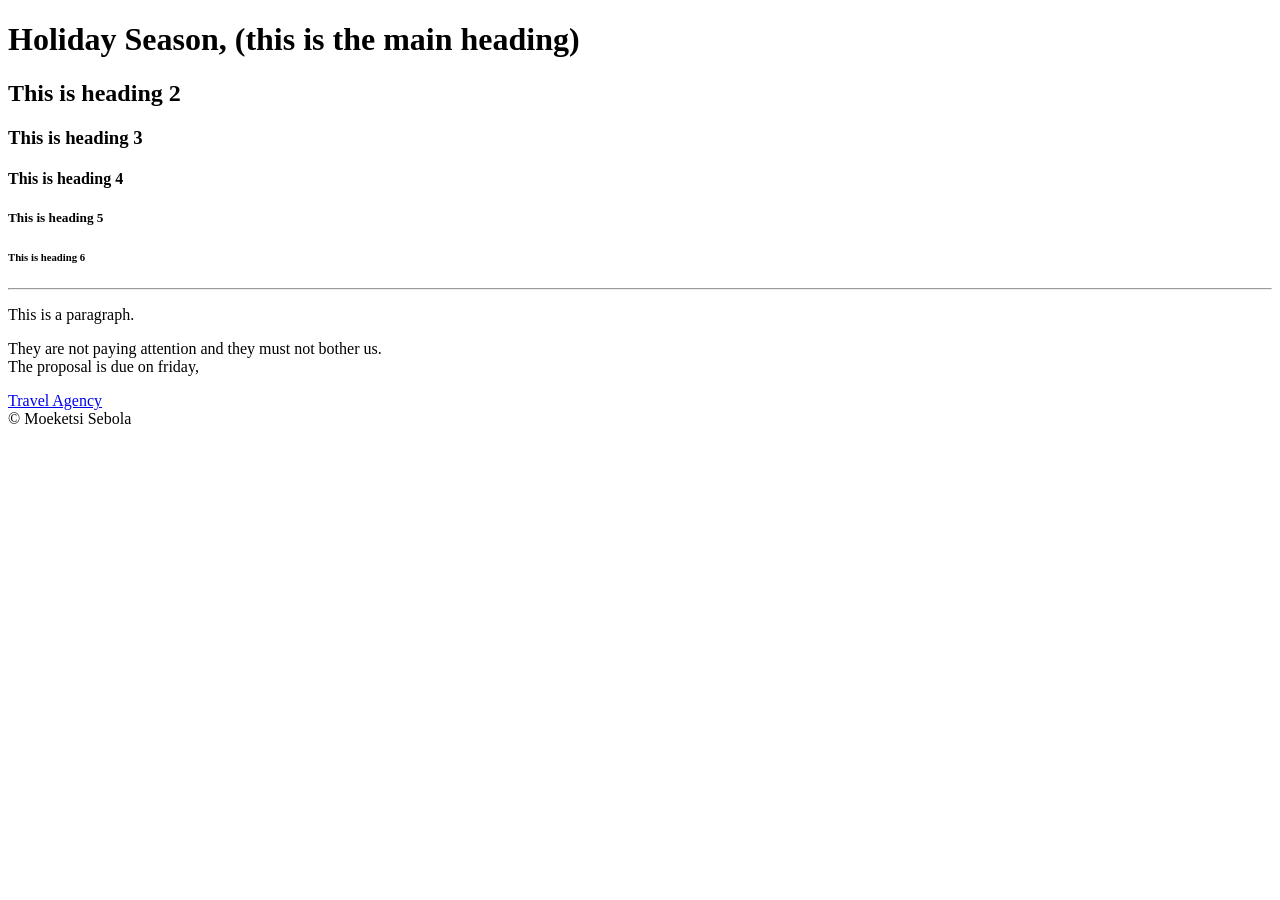
==== index.html @ 4e112410 "Initial Sweet Crumbs Bakery project" ====
<!DOCTYPE html>
<html lang="eng">
<head>
    <meta charset="UTF-8">
    <meta name="viewport" content="width=device-width, initial-scale=1.0">
    <title>Homepage</title>
</head>
<header>
<nav>
    <a href="index.html"></a>
    <a href="table.html"></a>
</nav>
</header>
<main>
    <body>
        <h1>Holiday Season, (this is the main heading)</h1>
        <h2>This is heading 2</h2>
        <h3>This is heading 3</h3>
        <h4>This is heading 4</h4>
        <h5>This is heading 5</h5>
        <h6>This is heading 6</h6>
        
        <hr>

        <p>This is a paragraph.</p>
        <p>They are not paying attention and they must not bother us.<br>
        The proposal is due on friday,</p>

        <a href="https://www.thompsons.co.za/" target="_blank">Travel Agency</a>
   
   
</main>
    <footer>
        &copy; Moeketsi Sebola
    </footer>
    
</body>
</html>
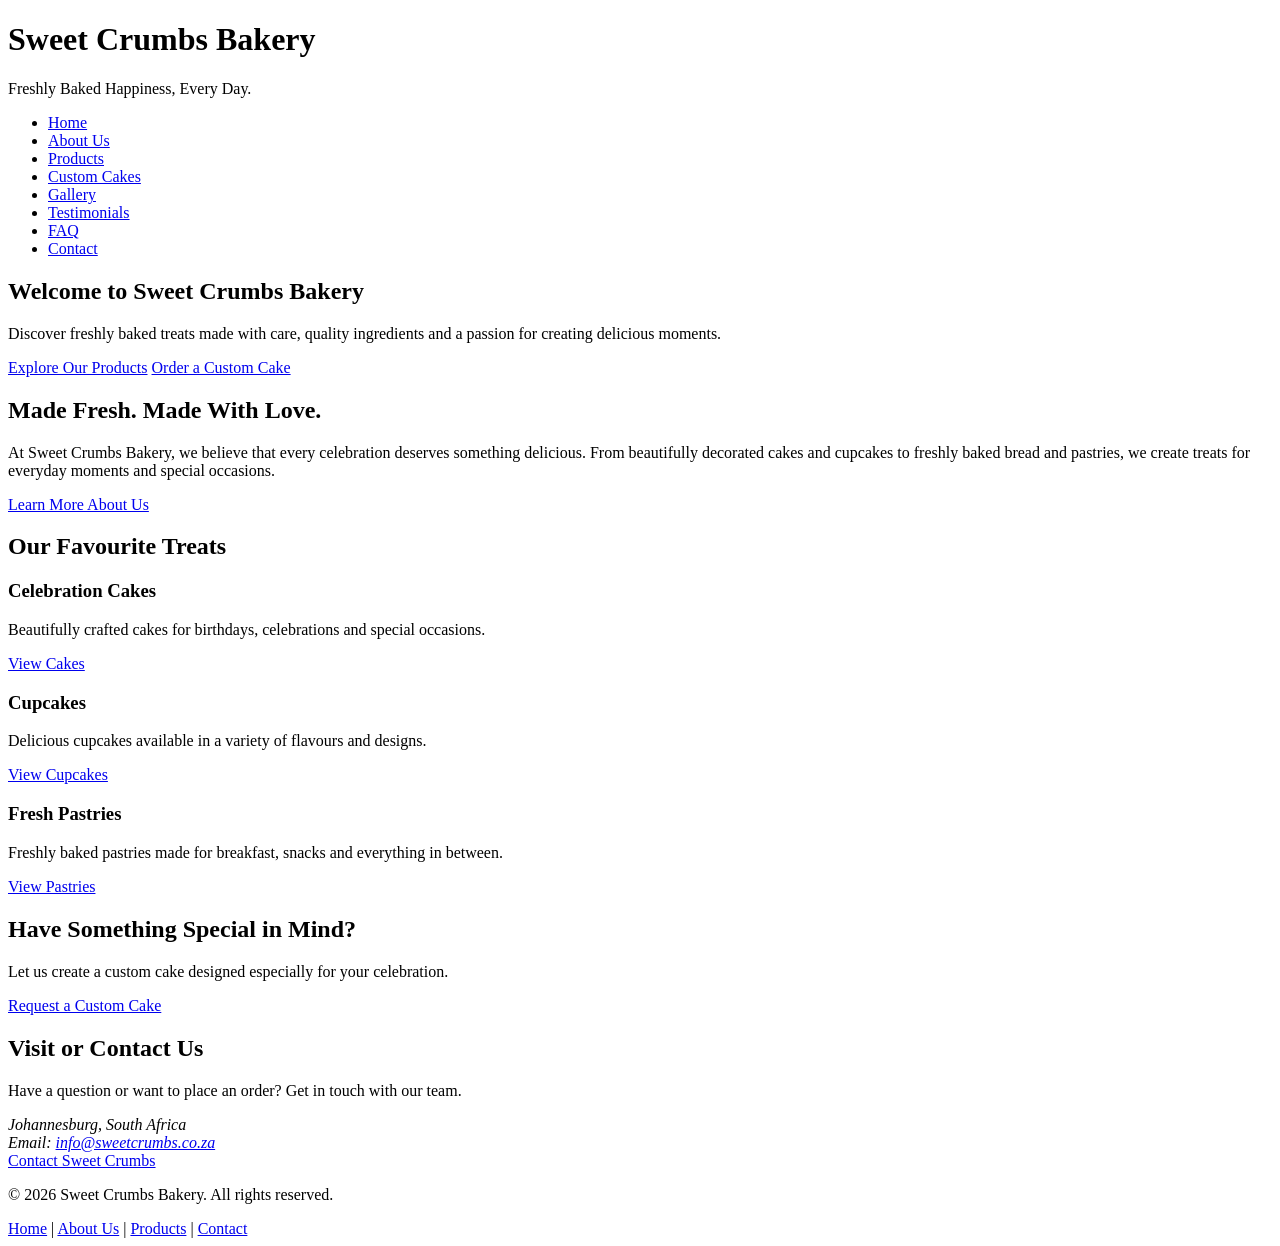
==== commit d5999a4b: "Created Sweet Crumbs Bakery homepage" ====
--- a/index.html
+++ b/index.html
@@ -1,38 +1,153 @@
 <!DOCTYPE html>
-<html lang="eng">
+<html lang="en">
 <head>
     <meta charset="UTF-8">
     <meta name="viewport" content="width=device-width, initial-scale=1.0">
-    <title>Homepage</title>
+
+    <meta name="description" content="Sweet Crumbs Bakery offers freshly baked cakes, cupcakes, pastries, bread and custom cakes in Johannesburg.">
+    <meta name="keywords" content="Sweet Crumbs Bakery, bakery Johannesburg, cakes, cupcakes, pastries, custom cakes">
+    <meta name="author" content="Sweet Crumbs Bakery">
+
+    <title>Sweet Crumbs Bakery | Freshly Baked Happiness</title>
 </head>
-<header>
-<nav>
-    <a href="index.html"></a>
-    <a href="table.html"></a>
-</nav>
-</header>
-<main>
-    <body>
-        <h1>Holiday Season, (this is the main heading)</h1>
-        <h2>This is heading 2</h2>
-        <h3>This is heading 3</h3>
-        <h4>This is heading 4</h4>
-        <h5>This is heading 5</h5>
-        <h6>This is heading 6</h6>
-        
-        <hr>
 
-        <p>This is a paragraph.</p>
-        <p>They are not paying attention and they must not bother us.<br>
-        The proposal is due on friday,</p>
+<body>
 
-        <a href="https://www.thompsons.co.za/" target="_blank">Travel Agency</a>
-   
-   
-</main>
+    <!-- Header -->
+    <header>
+        <div>
+            <h1>Sweet Crumbs Bakery</h1>
+            <p>Freshly Baked Happiness, Every Day.</p>
+        </div>
+
+        <!-- Navigation -->
+        <nav aria-label="Main navigation">
+            <ul>
+                <li><a href="index.html">Home</a></li>
+                <li><a href="about.html">About Us</a></li>
+                <li><a href="products.html">Products</a></li>
+                <li><a href="custom-cakes.html">Custom Cakes</a></li>
+                <li><a href="gallery.html">Gallery</a></li>
+                <li><a href="testimonials.html">Testimonials</a></li>
+                <li><a href="faq.html">FAQ</a></li>
+                <li><a href="contact.html">Contact</a></li>
+            </ul>
+        </nav>
+    </header>
+
+
+    <!-- Main Content -->
+    <main>
+
+        <!-- Hero Section -->
+        <section>
+            <h2>Welcome to Sweet Crumbs Bakery</h2>
+
+            <p>
+                Discover freshly baked treats made with care, quality ingredients
+                and a passion for creating delicious moments.
+            </p>
+
+            <a href="products.html">Explore Our Products</a>
+            <a href="custom-cakes.html">Order a Custom Cake</a>
+        </section>
+
+
+        <!-- Introduction -->
+        <section>
+            <h2>Made Fresh. Made With Love.</h2>
+
+            <p>
+                At Sweet Crumbs Bakery, we believe that every celebration deserves
+                something delicious. From beautifully decorated cakes and cupcakes
+                to freshly baked bread and pastries, we create treats for everyday
+                moments and special occasions.
+            </p>
+
+            <a href="about.html">Learn More About Us</a>
+        </section>
+
+
+        <!-- Featured Products -->
+        <section>
+            <h2>Our Favourite Treats</h2>
+
+            <article>
+                <h3>Celebration Cakes</h3>
+                <p>
+                    Beautifully crafted cakes for birthdays, celebrations and
+                    special occasions.
+                </p>
+                <a href="products.html">View Cakes</a>
+            </article>
+
+            <article>
+                <h3>Cupcakes</h3>
+                <p>
+                    Delicious cupcakes available in a variety of flavours and
+                    designs.
+                </p>
+                <a href="products.html">View Cupcakes</a>
+            </article>
+
+            <article>
+                <h3>Fresh Pastries</h3>
+                <p>
+                    Freshly baked pastries made for breakfast, snacks and
+                    everything in between.
+                </p>
+                <a href="products.html">View Pastries</a>
+            </article>
+        </section>
+
+
+        <!-- Custom Cakes Call-to-Action -->
+        <section>
+            <h2>Have Something Special in Mind?</h2>
+
+            <p>
+                Let us create a custom cake designed especially for your
+                celebration.
+            </p>
+
+            <a href="custom-cakes.html">Request a Custom Cake</a>
+        </section>
+
+
+        <!-- Contact Preview -->
+        <section>
+            <h2>Visit or Contact Us</h2>
+
+            <p>
+                Have a question or want to place an order? Get in touch with
+                our team.
+            </p>
+
+            <address>
+                Johannesburg, South Africa<br>
+                Email:
+                <a href="mailto:info@sweetcrumbs.co.za">
+                    info@sweetcrumbs.co.za
+                </a>
+            </address>
+
+            <a href="contact.html">Contact Sweet Crumbs</a>
+        </section>
+
+    </main>
+
+
+    <!-- Footer -->
     <footer>
-        &copy; Moeketsi Sebola
+        <p>&copy; 2026 Sweet Crumbs Bakery. All rights reserved.</p>
+
+        <nav aria-label="Footer navigation">
+            <a href="index.html">Home</a> |
+            <a href="about.html">About Us</a> |
+            <a href="products.html">Products</a> |
+            <a href="contact.html">Contact</a>
+        </nav>
     </footer>
-    
+
 </body>
 </html>
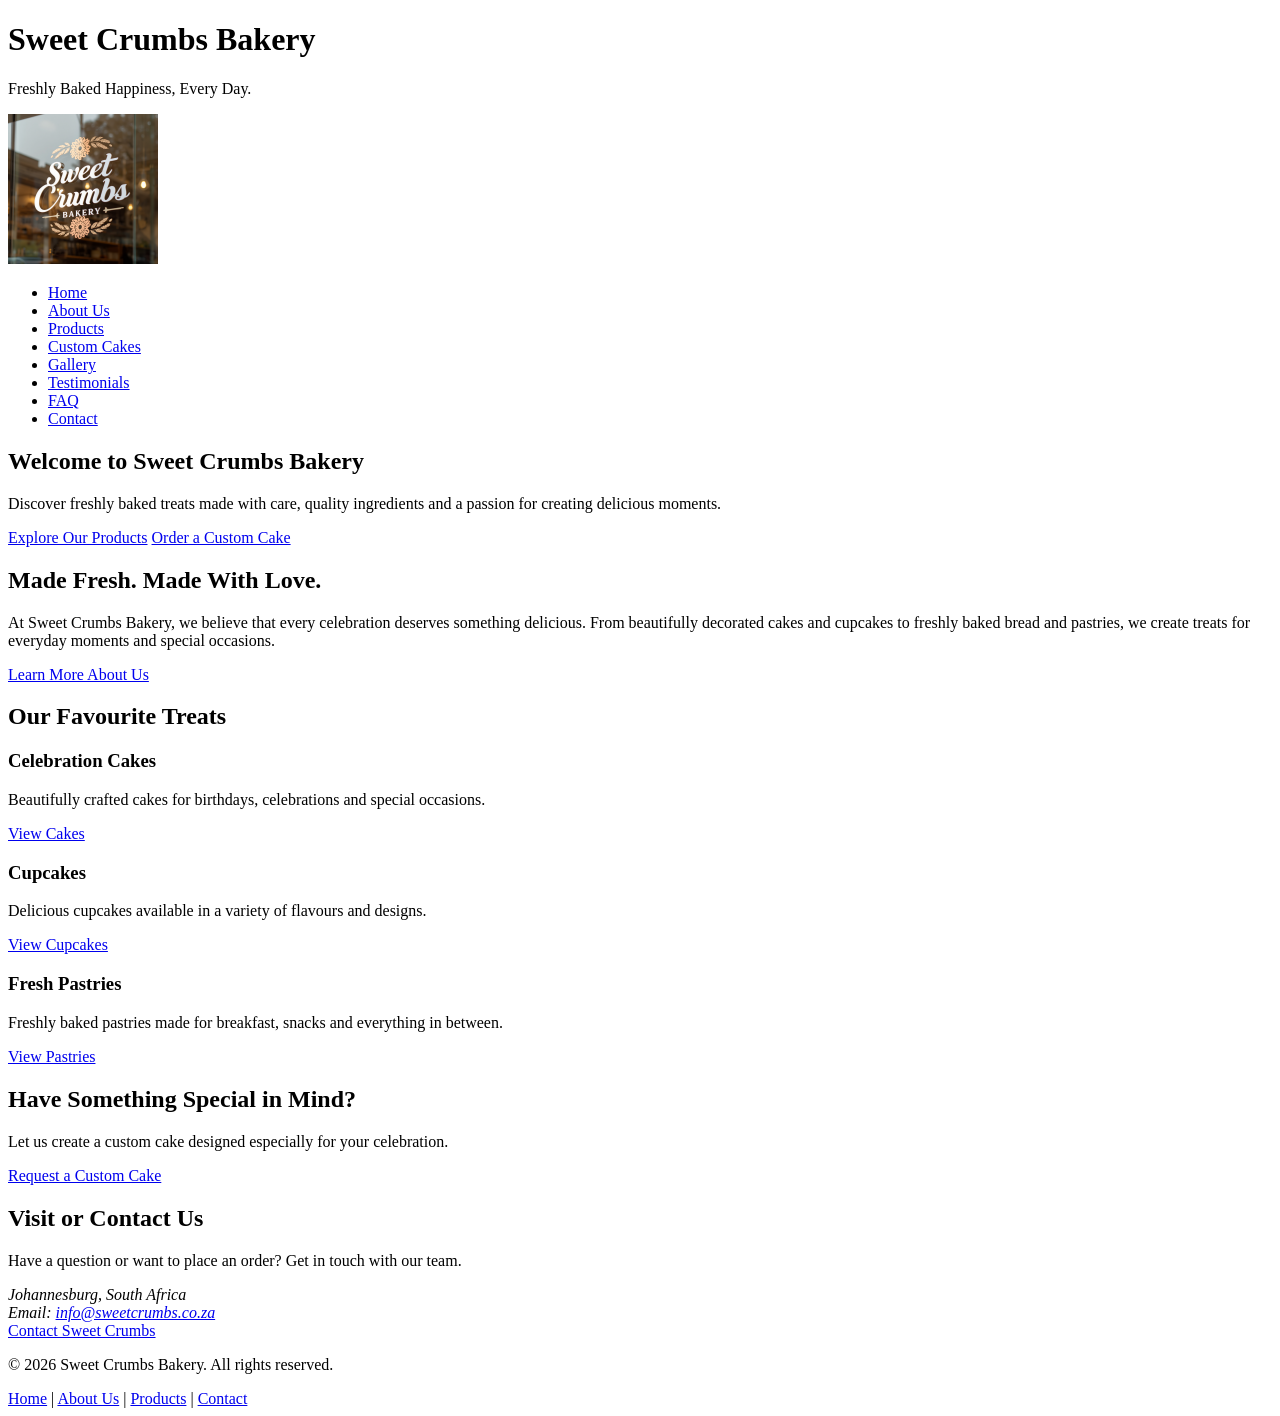
==== commit 9013b5e3: "Added images to website" ====
--- a/index.html
+++ b/index.html
@@ -18,6 +18,7 @@
         <div>
             <h1>Sweet Crumbs Bakery</h1>
             <p>Freshly Baked Happiness, Every Day.</p>
+            <img src="images/Logo.png" width="150" length="150">
         </div>
 
         <!-- Navigation -->
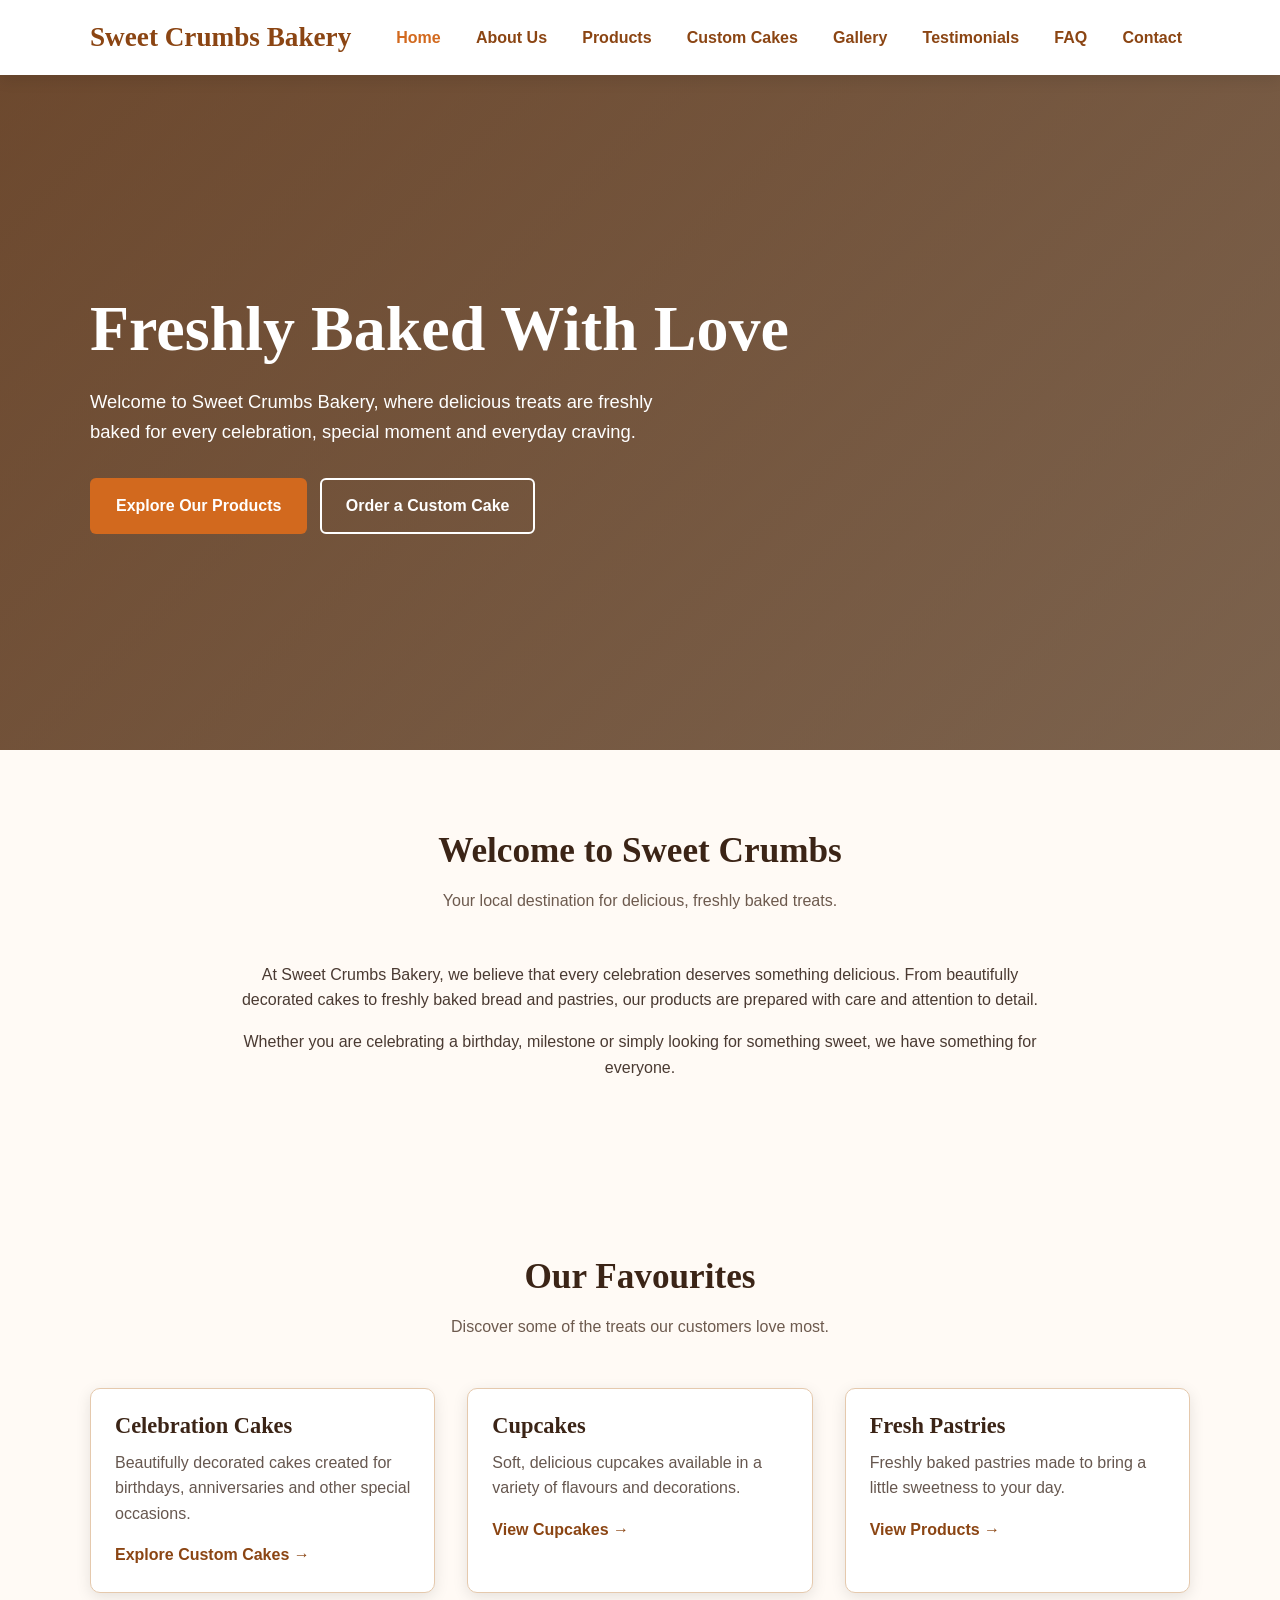
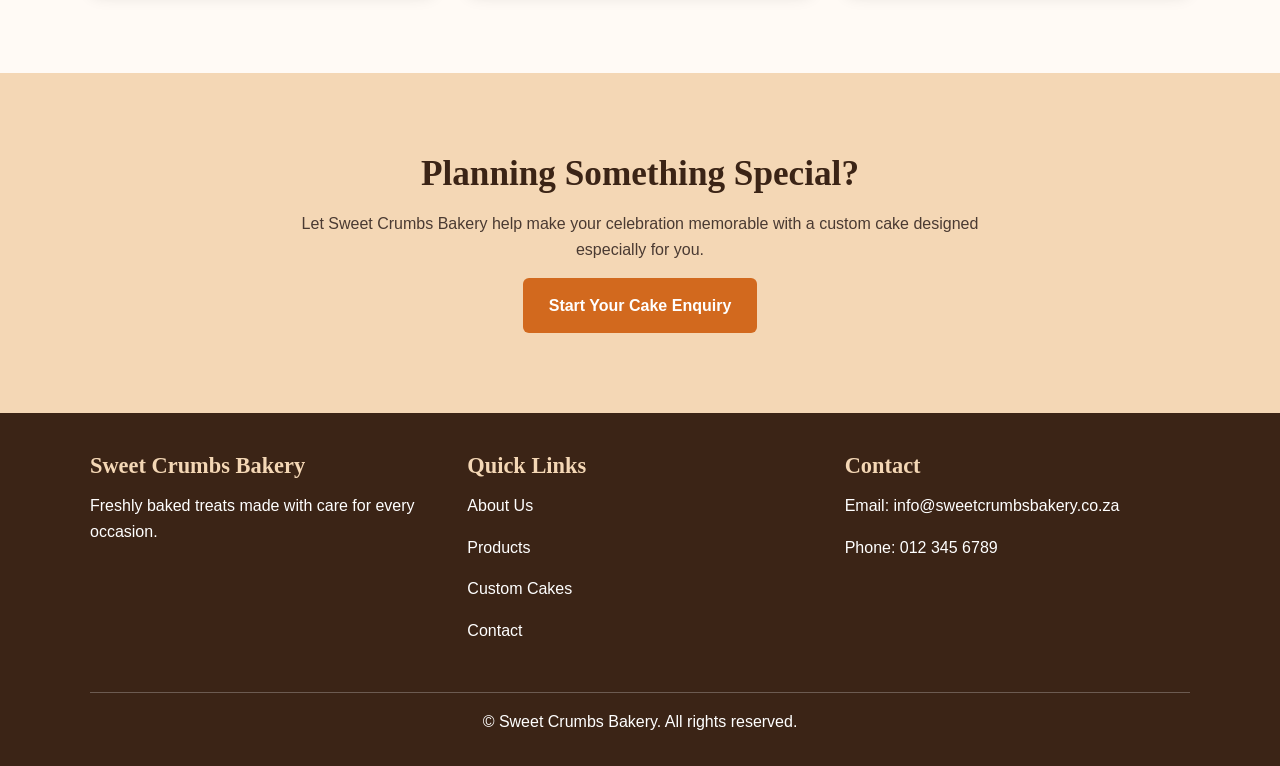
==== commit 18ca475e: "Styled homepage and added responsive navigation" ====
--- a/index.html
+++ b/index.html
@@ -2,137 +2,298 @@
 <html lang="en">
 <head>
     <meta charset="UTF-8">
-    <meta name="viewport" content="width=device-width, initial-scale=1.0">
-
-    <meta name="description" content="Sweet Crumbs Bakery offers freshly baked cakes, cupcakes, pastries, bread and custom cakes in Johannesburg.">
-    <meta name="keywords" content="Sweet Crumbs Bakery, bakery Johannesburg, cakes, cupcakes, pastries, custom cakes">
-    <meta name="author" content="Sweet Crumbs Bakery">
-
-    <title>Sweet Crumbs Bakery | Freshly Baked Happiness</title>
+
+    <meta name="viewport"
+          content="width=device-width, initial-scale=1.0">
+
+    <meta name="description"
+          content="Sweet Crumbs Bakery offers freshly baked cakes, cupcakes, pastries, bread and custom cakes for celebrations and special occasions.">
+
+    <meta name="keywords"
+          content="Sweet Crumbs Bakery, bakery, cakes, cupcakes, pastries, bread, custom cakes, birthday cakes">
+
+    <meta name="author"
+          content="Sweet Crumbs Bakery">
+
+    <title>Sweet Crumbs Bakery | Freshly Baked With Love</title>
+
+    <link rel="stylesheet" href="css/style.css">
 </head>
 
 <body>
 
     <!-- Header -->
     <header>
-        <div>
-            <h1>Sweet Crumbs Bakery</h1>
-            <p>Freshly Baked Happiness, Every Day.</p>
-            <img src="images/Logo.png" width="150" length="150">
+        <div class="container header-container">
+
+            <a href="index.html" class="logo">
+                Sweet Crumbs Bakery
+            </a>
+
+            <button
+                class="menu-toggle"
+                id="menuToggle"
+                aria-label="Open navigation menu"
+                aria-expanded="false">
+                ☰
+            </button>
+
+            <nav aria-label="Main navigation">
+                <ul class="nav-list" id="navList">
+
+                    <li>
+                        <a href="index.html" class="active">
+                            Home
+                        </a>
+                    </li>
+
+                    <li>
+                        <a href="about.html">
+                            About Us
+                        </a>
+                    </li>
+
+                    <li>
+                        <a href="products.html">
+                            Products
+                        </a>
+                    </li>
+
+                    <li>
+                        <a href="custom-cakes.html">
+                            Custom Cakes
+                        </a>
+                    </li>
+
+                    <li>
+                        <a href="gallery.html">
+                            Gallery
+                        </a>
+                    </li>
+
+                    <li>
+                        <a href="testimonials.html">
+                            Testimonials
+                        </a>
+                    </li>
+
+                    <li>
+                        <a href="faq.html">
+                            FAQ
+                        </a>
+                    </li>
+
+                    <li>
+                        <a href="contact.html">
+                            Contact
+                        </a>
+                    </li>
+
+                </ul>
+            </nav>
+
         </div>
-
-        <!-- Navigation -->
-        <nav aria-label="Main navigation">
-            <ul>
-                <li><a href="index.html">Home</a></li>
-                <li><a href="about.html">About Us</a></li>
-                <li><a href="products.html">Products</a></li>
-                <li><a href="custom-cakes.html">Custom Cakes</a></li>
-                <li><a href="gallery.html">Gallery</a></li>
-                <li><a href="testimonials.html">Testimonials</a></li>
-                <li><a href="faq.html">FAQ</a></li>
-                <li><a href="contact.html">Contact</a></li>
-            </ul>
-        </nav>
     </header>
 
 
-    <!-- Main Content -->
     <main>
 
         <!-- Hero Section -->
-        <section>
-            <h2>Welcome to Sweet Crumbs Bakery</h2>
-
-            <p>
-                Discover freshly baked treats made with care, quality ingredients
-                and a passion for creating delicious moments.
-            </p>
-
-            <a href="products.html">Explore Our Products</a>
-            <a href="custom-cakes.html">Order a Custom Cake</a>
+        <section class="hero">
+
+            <div class="container">
+
+                <div class="hero-content">
+
+                    <h1>
+                        Freshly Baked With Love
+                    </h1>
+
+                    <p>
+                        Welcome to Sweet Crumbs Bakery, where delicious
+                        treats are freshly baked for every celebration,
+                        special moment and everyday craving.
+                    </p>
+
+                    <a href="products.html" class="btn btn-primary">
+                        Explore Our Products
+                    </a>
+
+                    <a href="custom-cakes.html" class="btn btn-secondary">
+                        Order a Custom Cake
+                    </a>
+
+                </div>
+
+            </div>
+
         </section>
 
 
         <!-- Introduction -->
-        <section>
-            <h2>Made Fresh. Made With Love.</h2>
-
-            <p>
-                At Sweet Crumbs Bakery, we believe that every celebration deserves
-                something delicious. From beautifully decorated cakes and cupcakes
-                to freshly baked bread and pastries, we create treats for everyday
-                moments and special occasions.
-            </p>
-
-            <a href="about.html">Learn More About Us</a>
+        <section class="intro">
+
+            <div class="container">
+
+                <div class="section-heading">
+
+                    <h2>
+                        Welcome to Sweet Crumbs
+                    </h2>
+
+                    <p>
+                        Your local destination for delicious,
+                        freshly baked treats.
+                    </p>
+
+                </div>
+
+                <div class="intro-content">
+
+                    <p>
+                        At Sweet Crumbs Bakery, we believe that every
+                        celebration deserves something delicious.
+                        From beautifully decorated cakes to freshly
+                        baked bread and pastries, our products are
+                        prepared with care and attention to detail.
+                    </p>
+
+                    <p>
+                        Whether you are celebrating a birthday,
+                        milestone or simply looking for something
+                        sweet, we have something for everyone.
+                    </p>
+
+                </div>
+
+            </div>
+
         </section>
 
 
         <!-- Featured Products -->
         <section>
-            <h2>Our Favourite Treats</h2>
-
-            <article>
-                <h3>Celebration Cakes</h3>
-                <p>
-                    Beautifully crafted cakes for birthdays, celebrations and
-                    special occasions.
-                </p>
-                <a href="products.html">View Cakes</a>
-            </article>
-
-            <article>
-                <h3>Cupcakes</h3>
-                <p>
-                    Delicious cupcakes available in a variety of flavours and
-                    designs.
-                </p>
-                <a href="products.html">View Cupcakes</a>
-            </article>
-
-            <article>
-                <h3>Fresh Pastries</h3>
-                <p>
-                    Freshly baked pastries made for breakfast, snacks and
-                    everything in between.
-                </p>
-                <a href="products.html">View Pastries</a>
-            </article>
+
+            <div class="container">
+
+                <div class="section-heading">
+
+                    <h2>
+                        Our Favourites
+                    </h2>
+
+                    <p>
+                        Discover some of the treats our customers
+                        love most.
+                    </p>
+
+                </div>
+
+                <div class="card-grid">
+
+                    <article class="card">
+
+                        <div class="card-content">
+
+                            <h3>
+                                Celebration Cakes
+                            </h3>
+
+                            <p>
+                                Beautifully decorated cakes created
+                                for birthdays, anniversaries and
+                                other special occasions.
+                            </p>
+
+                            <a href="custom-cakes.html"
+                               class="card-link">
+                                Explore Custom Cakes →
+                            </a>
+
+                        </div>
+
+                    </article>
+
+
+                    <article class="card">
+
+                        <div class="card-content">
+
+                            <h3>
+                                Cupcakes
+                            </h3>
+
+                            <p>
+                                Soft, delicious cupcakes available
+                                in a variety of flavours and
+                                decorations.
+                            </p>
+
+                            <a href="products.html"
+                               class="card-link">
+                                View Cupcakes →
+                            </a>
+
+                        </div>
+
+                    </article>
+
+
+                    <article class="card">
+
+                        <div class="card-content">
+
+                            <h3>
+                                Fresh Pastries
+                            </h3>
+
+                            <p>
+                                Freshly baked pastries made to bring
+                                a little sweetness to your day.
+                            </p>
+
+                            <a href="products.html"
+                               class="card-link">
+                                View Products →
+                            </a>
+
+                        </div>
+
+                    </article>
+
+                </div>
+
+            </div>
+
         </section>
 
 
-        <!-- Custom Cakes Call-to-Action -->
-        <section>
-            <h2>Have Something Special in Mind?</h2>
-
-            <p>
-                Let us create a custom cake designed especially for your
-                celebration.
-            </p>
-
-            <a href="custom-cakes.html">Request a Custom Cake</a>
-        </section>
-
-
-        <!-- Contact Preview -->
-        <section>
-            <h2>Visit or Contact Us</h2>
-
-            <p>
-                Have a question or want to place an order? Get in touch with
-                our team.
-            </p>
-
-            <address>
-                Johannesburg, South Africa<br>
-                Email:
-                <a href="mailto:info@sweetcrumbs.co.za">
-                    info@sweetcrumbs.co.za
-                </a>
-            </address>
-
-            <a href="contact.html">Contact Sweet Crumbs</a>
+        <!-- Call To Action -->
+        <section class="cta">
+
+            <div class="container">
+
+                <div class="cta-content">
+
+                    <h2>
+                        Planning Something Special?
+                    </h2>
+
+                    <p>
+                        Let Sweet Crumbs Bakery help make your
+                        celebration memorable with a custom cake
+                        designed especially for you.
+                    </p>
+
+                    <a href="custom-cakes.html"
+                       class="btn btn-primary">
+                        Start Your Cake Enquiry
+                    </a>
+
+                </div>
+
+            </div>
+
         </section>
 
     </main>
@@ -140,15 +301,89 @@
 
     <!-- Footer -->
     <footer>
-        <p>&copy; 2026 Sweet Crumbs Bakery. All rights reserved.</p>
-
-        <nav aria-label="Footer navigation">
-            <a href="index.html">Home</a> |
-            <a href="about.html">About Us</a> |
-            <a href="products.html">Products</a> |
-            <a href="contact.html">Contact</a>
-        </nav>
+
+        <div class="container">
+
+            <div class="footer-grid">
+
+                <div>
+                    <h3>
+                        Sweet Crumbs Bakery
+                    </h3>
+
+                    <p>
+                        Freshly baked treats made with care
+                        for every occasion.
+                    </p>
+                </div>
+
+
+                <div>
+                    <h3>
+                        Quick Links
+                    </h3>
+
+                    <p>
+                        <a href="about.html">About Us</a>
+                    </p>
+
+                    <p>
+                        <a href="products.html">Products</a>
+                    </p>
+
+                    <p>
+                        <a href="custom-cakes.html">Custom Cakes</a>
+                    </p>
+
+                    <p>
+                        <a href="contact.html">Contact</a>
+                    </p>
+                </div>
+
+
+                <div>
+                    <h3>
+                        Contact
+                    </h3>
+
+                    <p>
+                        Email:
+                        info@sweetcrumbsbakery.co.za
+                    </p>
+
+                    <p>
+                        Phone:
+                        012 345 6789
+                    </p>
+                </div>
+
+            </div>
+
+
+            <div class="footer-bottom">
+
+                <p>
+                    &copy;
+                    <span id="currentYear"></span>
+                    Sweet Crumbs Bakery.
+                    All rights reserved.
+                </p>
+
+            </div>
+
+        </div>
+
     </footer>
+
+
+    <!-- Back To Top Button -->
+    <button id="backToTop"
+            aria-label="Back to top">
+        ↑
+    </button>
+
+
+    <script src="js/script.js"></script>
 
 </body>
 </html>
--- a/css/style.css
+++ b/css/style.css
@@ -0,0 +1,446 @@
+/* =========================================
+   SWEET CRUMBS BAKERY
+   Main Stylesheet
+   Part 2 - CSS & Responsive Design
+   ========================================= */
+
+/* ---------- Global Variables ---------- */
+
+:root {
+    --primary-color: #8b4513;
+    --secondary-color: #f4d7b5;
+    --accent-color: #d2691e;
+    --light-color: #fffaf5;
+    --dark-color: #3b2416;
+    --text-color: #4a3a32;
+    --white: #ffffff;
+    --border-color: #e5c9ad;
+    --shadow: 0 4px 15px rgba(0, 0, 0, 0.10);
+    --transition: 0.3s ease;
+}
+
+/* ---------- Reset ---------- */
+
+* {
+    margin: 0;
+    padding: 0;
+    box-sizing: border-box;
+}
+
+html {
+    scroll-behavior: smooth;
+}
+
+body {
+    font-family: Arial, Helvetica, sans-serif;
+    background-color: var(--light-color);
+    color: var(--text-color);
+    line-height: 1.6;
+}
+
+/* ---------- Typography ---------- */
+
+h1,
+h2,
+h3,
+h4 {
+    font-family: Georgia, "Times New Roman", serif;
+    color: var(--dark-color);
+    line-height: 1.2;
+}
+
+h1 {
+    font-size: 3rem;
+}
+
+h2 {
+    font-size: 2.2rem;
+    margin-bottom: 1rem;
+}
+
+h3 {
+    font-size: 1.4rem;
+}
+
+p {
+    margin-bottom: 1rem;
+}
+
+a {
+    color: var(--primary-color);
+    text-decoration: none;
+    transition: var(--transition);
+}
+
+a:hover {
+    color: var(--accent-color);
+}
+
+/* ---------- Accessibility ---------- */
+
+a:focus,
+button:focus {
+    outline: 3px solid var(--accent-color);
+    outline-offset: 3px;
+}
+
+/* ---------- Container ---------- */
+
+.container {
+    width: min(1100px, 90%);
+    margin: 0 auto;
+}
+
+/* ---------- Header ---------- */
+
+header {
+    background-color: var(--white);
+    box-shadow: var(--shadow);
+    position: sticky;
+    top: 0;
+    z-index: 1000;
+}
+
+.header-container {
+    min-height: 75px;
+    display: flex;
+    align-items: center;
+    justify-content: space-between;
+    gap: 2rem;
+}
+
+.logo {
+    font-family: Georgia, "Times New Roman", serif;
+    font-size: 1.7rem;
+    font-weight: bold;
+    color: var(--primary-color);
+}
+
+/* ---------- Navigation ---------- */
+
+.nav-list {
+    display: flex;
+    list-style: none;
+    gap: 1.2rem;
+    align-items: center;
+}
+
+.nav-list a {
+    font-weight: 600;
+    padding: 0.5rem;
+}
+
+.nav-list a:hover,
+.nav-list a.active {
+    color: var(--accent-color);
+}
+
+/* Mobile menu button */
+
+.menu-toggle {
+    display: none;
+    background: none;
+    border: none;
+    font-size: 1.8rem;
+    cursor: pointer;
+    color: var(--dark-color);
+}
+
+/* ---------- Hero Section ---------- */
+
+.hero {
+    min-height: 75vh;
+    display: flex;
+    align-items: center;
+    background:
+        linear-gradient(
+            rgba(59, 36, 22, 0.65),
+            rgba(59, 36, 22, 0.65)
+        ),
+        linear-gradient(135deg, #c98d5b, #f4d7b5);
+    color: var(--white);
+}
+
+.hero-content {
+    max-width: 700px;
+    padding: 5rem 0;
+}
+
+.hero h1 {
+    color: var(--white);
+    font-size: clamp(2.5rem, 6vw, 4rem);
+    margin-bottom: 1.2rem;
+}
+
+.hero p {
+    font-size: 1.15rem;
+    max-width: 600px;
+    margin-bottom: 2rem;
+}
+
+/* ---------- Buttons ---------- */
+
+.btn {
+    display: inline-block;
+    padding: 0.8rem 1.5rem;
+    border-radius: 6px;
+    border: 2px solid transparent;
+    font-weight: bold;
+    cursor: pointer;
+    transition: var(--transition);
+}
+
+.btn-primary {
+    background-color: var(--accent-color);
+    color: var(--white);
+}
+
+.btn-primary:hover {
+    background-color: var(--primary-color);
+    color: var(--white);
+    transform: translateY(-2px);
+}
+
+.btn-secondary {
+    background-color: transparent;
+    border-color: var(--white);
+    color: var(--white);
+    margin-left: 0.5rem;
+}
+
+.btn-secondary:hover {
+    background-color: var(--white);
+    color: var(--dark-color);
+}
+
+/* ---------- General Sections ---------- */
+
+section {
+    padding: 5rem 0;
+}
+
+.section-heading {
+    text-align: center;
+    max-width: 700px;
+    margin: 0 auto 3rem;
+}
+
+.section-heading p {
+    color: #6d5a4e;
+}
+
+/* ---------- Introduction ---------- */
+
+.intro {
+    text-align: center;
+}
+
+.intro-content {
+    max-width: 800px;
+    margin: auto;
+}
+
+/* ---------- Product Cards ---------- */
+
+.card-grid {
+    display: grid;
+    grid-template-columns: repeat(3, 1fr);
+    gap: 2rem;
+}
+
+.card {
+    background-color: var(--white);
+    border: 1px solid var(--border-color);
+    border-radius: 10px;
+    overflow: hidden;
+    box-shadow: var(--shadow);
+    transition: var(--transition);
+}
+
+.card:hover {
+    transform: translateY(-5px);
+}
+
+.card-content {
+    padding: 1.5rem;
+}
+
+.card-content h3 {
+    margin-bottom: 0.6rem;
+}
+
+.card-content p {
+    color: #66574f;
+}
+
+.card-link {
+    font-weight: bold;
+}
+
+/* ---------- Call To Action ---------- */
+
+.cta {
+    background-color: var(--secondary-color);
+    text-align: center;
+}
+
+.cta-content {
+    max-width: 750px;
+    margin: auto;
+}
+
+.cta h2 {
+    margin-bottom: 1rem;
+}
+
+/* ---------- Footer ---------- */
+
+footer {
+    background-color: var(--dark-color);
+    color: var(--white);
+    padding: 2.5rem 0 1rem;
+}
+
+.footer-grid {
+    display: grid;
+    grid-template-columns: repeat(3, 1fr);
+    gap: 2rem;
+    margin-bottom: 2rem;
+}
+
+footer h3 {
+    color: var(--secondary-color);
+    margin-bottom: 0.8rem;
+}
+
+footer a {
+    color: var(--white);
+}
+
+footer a:hover {
+    color: var(--secondary-color);
+}
+
+.footer-bottom {
+    border-top: 1px solid rgba(255, 255, 255, 0.25);
+    padding-top: 1rem;
+    text-align: center;
+}
+
+/* ---------- Back To Top ---------- */
+
+#backToTop {
+    position: fixed;
+    right: 20px;
+    bottom: 20px;
+    display: none;
+    background-color: var(--accent-color);
+    color: var(--white);
+    border: none;
+    border-radius: 50%;
+    width: 45px;
+    height: 45px;
+    cursor: pointer;
+    font-size: 1.2rem;
+    box-shadow: var(--shadow);
+}
+
+#backToTop:hover {
+    background-color: var(--primary-color);
+}
+
+/* ---------- Responsive Design ---------- */
+
+@media (max-width: 900px) {
+
+    .nav-list {
+        gap: 0.5rem;
+    }
+
+    .nav-list a {
+        font-size: 0.9rem;
+    }
+
+    .card-grid {
+        grid-template-columns: repeat(2, 1fr);
+    }
+}
+
+@media (max-width: 700px) {
+
+    .header-container {
+        min-height: 65px;
+    }
+
+    .menu-toggle {
+        display: block;
+    }
+
+    .nav-list {
+        display: none;
+        position: absolute;
+        top: 65px;
+        left: 0;
+        width: 100%;
+        background-color: var(--white);
+        flex-direction: column;
+        padding: 1rem 0;
+        box-shadow: var(--shadow);
+    }
+
+    .nav-list.active {
+        display: flex;
+    }
+
+    .nav-list li {
+        width: 100%;
+        text-align: center;
+    }
+
+    .nav-list a {
+        display: block;
+        padding: 0.8rem;
+    }
+
+    .hero {
+        min-height: 65vh;
+    }
+
+    section {
+        padding: 3.5rem 0;
+    }
+
+    .card-grid {
+        grid-template-columns: 1fr;
+    }
+
+    .footer-grid {
+        grid-template-columns: 1fr;
+        text-align: center;
+    }
+
+    .btn {
+        width: 100%;
+        text-align: center;
+        margin: 0.3rem 0;
+    }
+
+    .btn-secondary {
+        margin-left: 0;
+    }
+}
+
+@media (max-width: 450px) {
+
+    h2 {
+        font-size: 1.8rem;
+    }
+
+    .hero-content {
+        padding: 3rem 0;
+    }
+
+    .hero p {
+        font-size: 1rem;
+    }
+}
